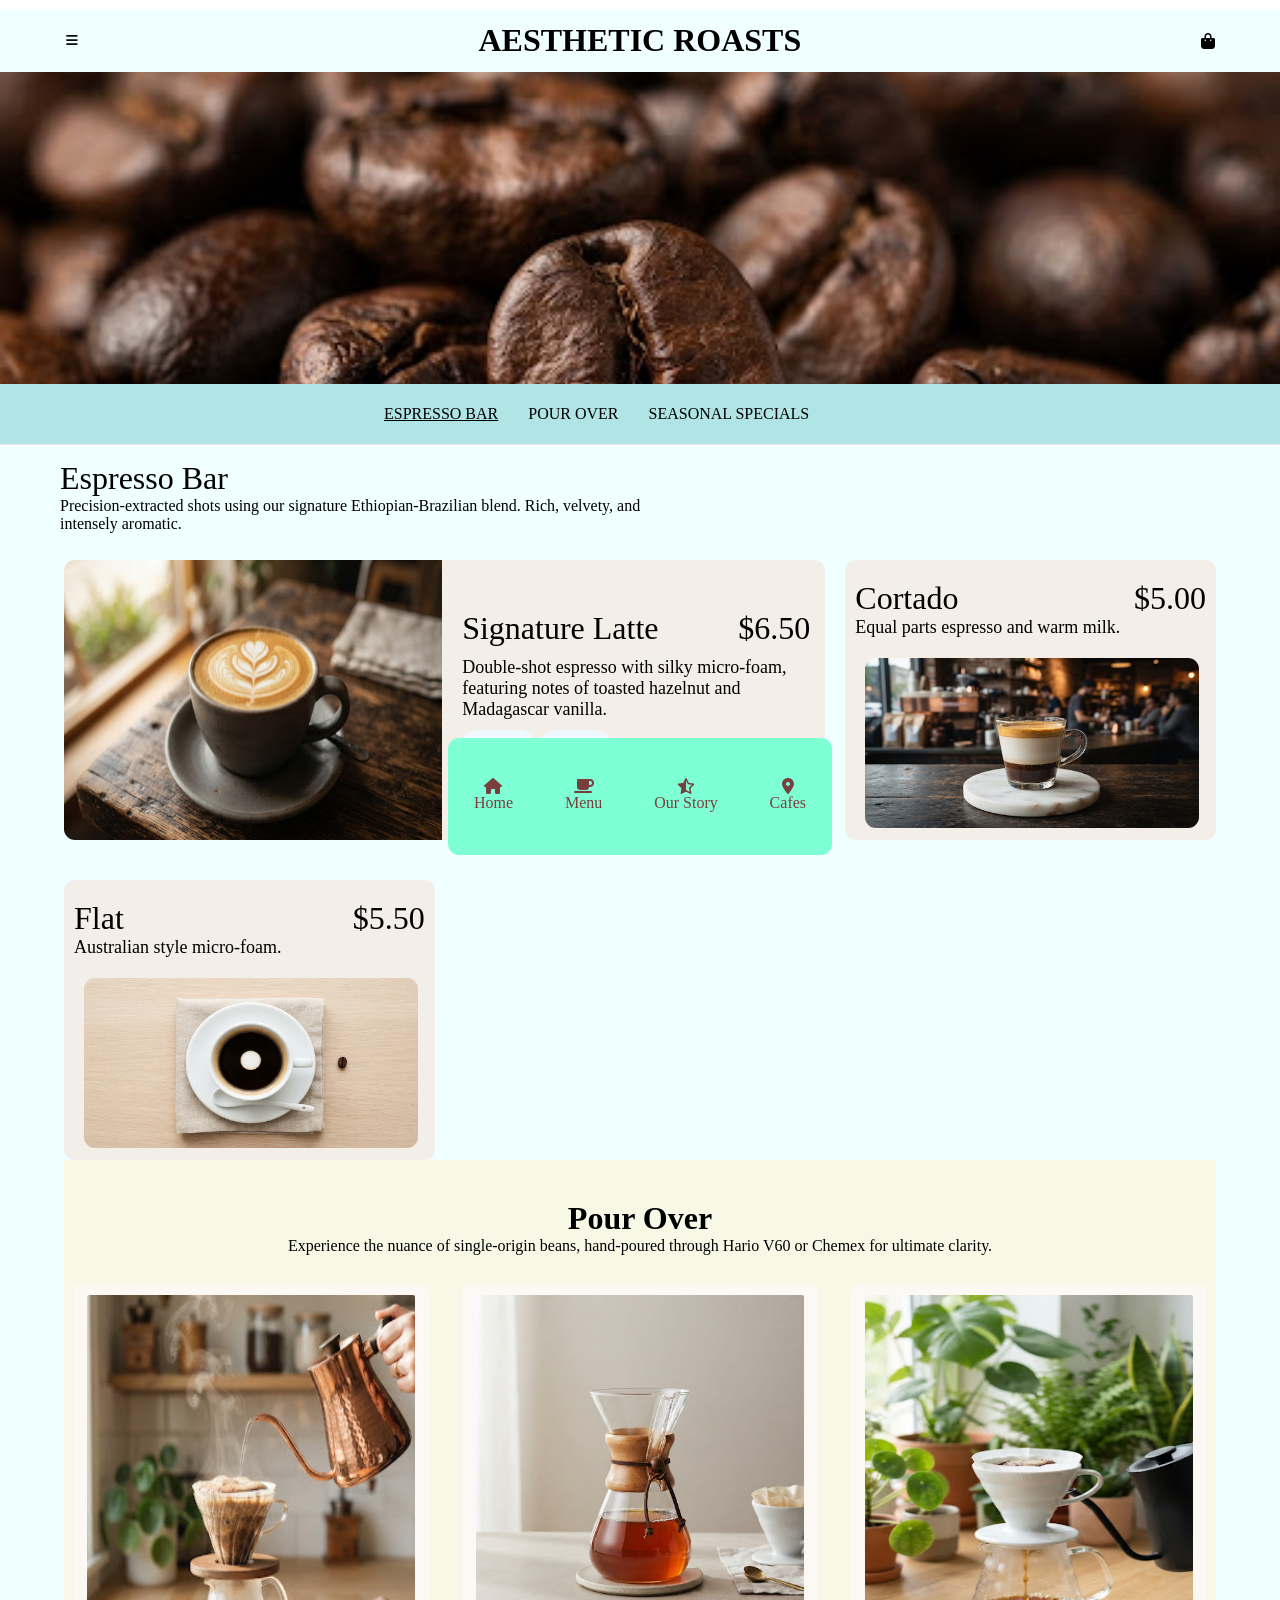
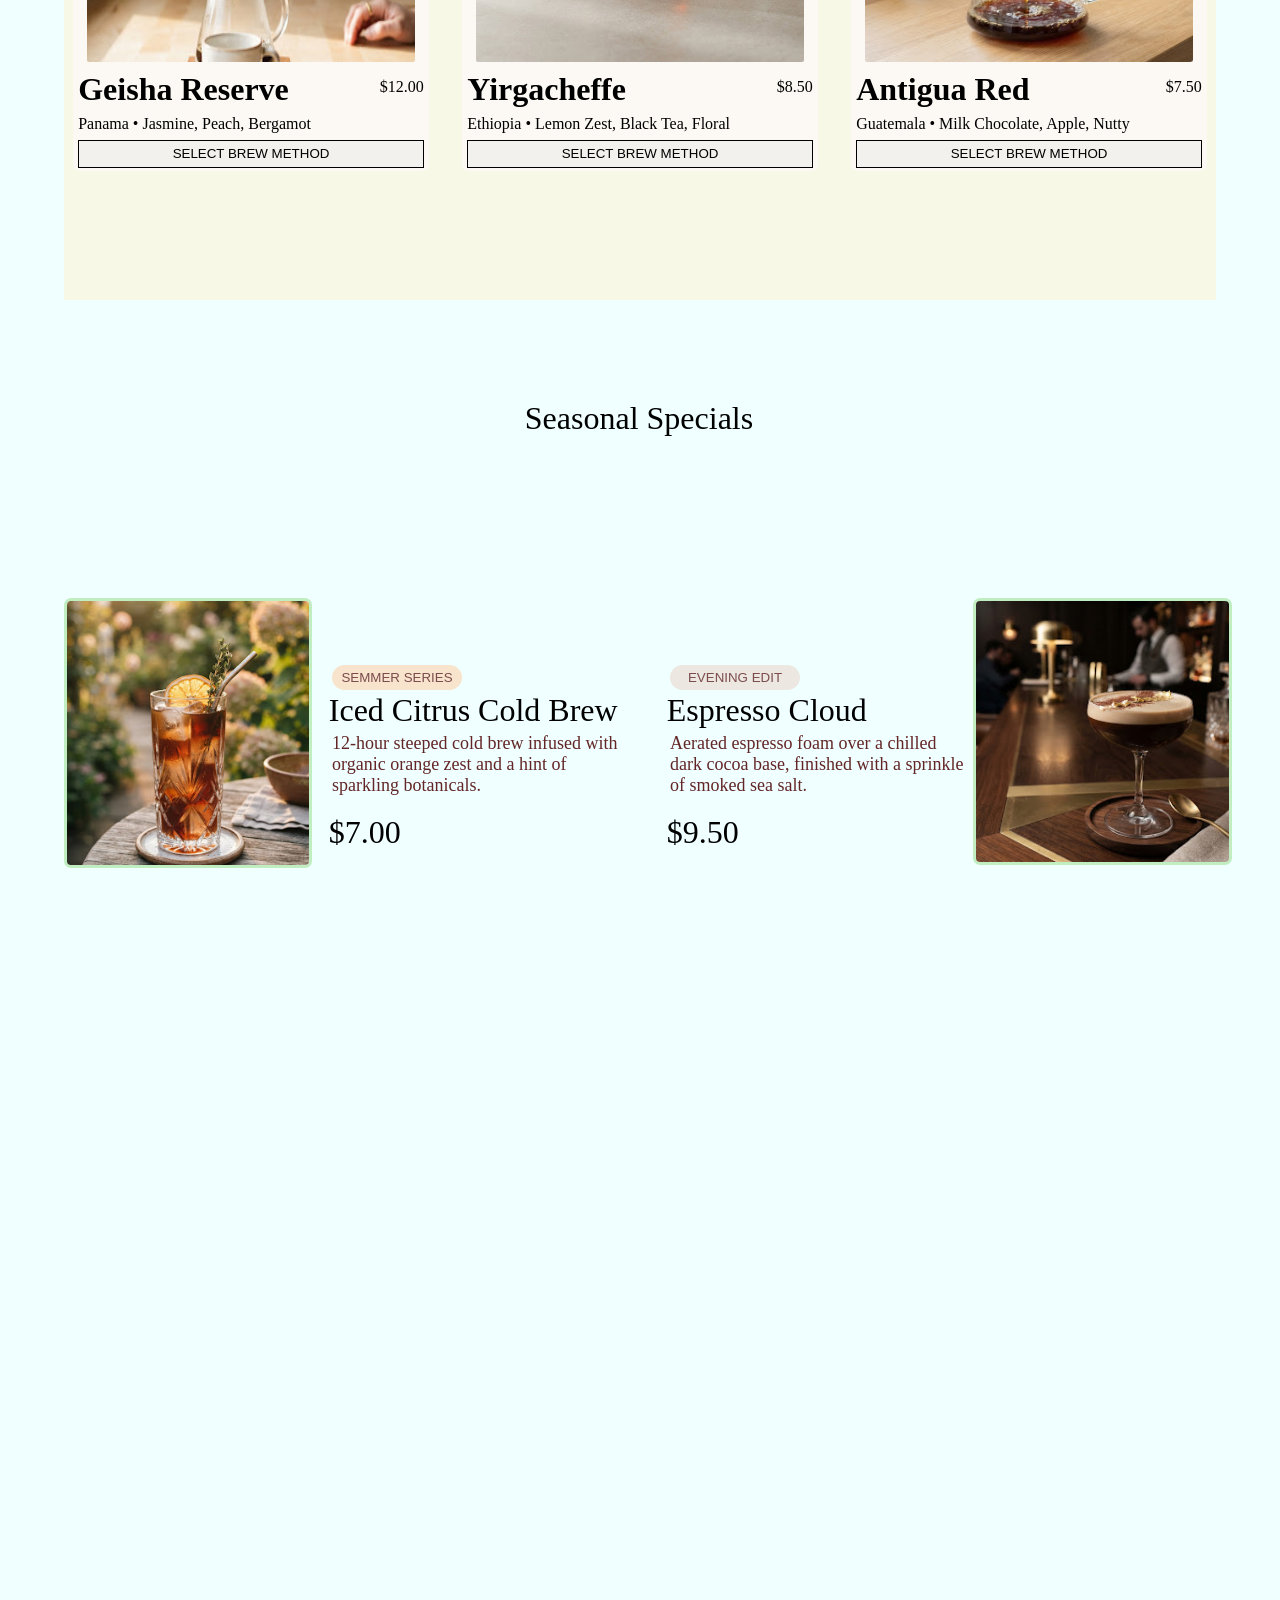
==== menu.html @ 0acbfa36 "first commits" ====
<!DOCTYPE html>
<html lang="en">

<head>
    <meta charset="UTF-8">
    <meta name="viewport" content="width=device-width, initial-scale=1.0">
    <title>menu</title>
    <link rel="shortcut icon" href="./asseats/shorticon.png" type="image/x-icon">
    <link rel="stylesheet" href="./menu.css">
    <link rel="stylesheet" href="https://cdnjs.cloudflare.com/ajax/libs/font-awesome/6.7.2/css/all.min.css">

</head>

<body>
    <header>    


        <p>≡</p>
        <h1>AESTHETIC ROASTS</h1>
        <i class="fa-solid fa-bag-shopping"></i>


    </header>
    <main>
        <div class="back">

        </div>
        <div class="nav">
            <ul>
                <li> <a href="./index.html"><i class="fa-solid fa-house"></i>Home</a></li>
                <li><a href="./menu.html"><i class="fa-solid fa-mug-saucer"></i>Menu</a></li>
                <li><a href="./ourstory.html"><i class="fa-regular fa-star-half-stroke"></i>Our Story</a></li>
                <li><a href="./cafes.html"><i class="fa-solid fa-location-dot"></i>Cafes</a></li>
            </ul>

        </div>

        <div class="menu-img">
            <h1>Menu</h1>
            <hr>
            <p>ARTISANAL BREW & ROASTED</p>
        </div>
        </div>
        <div class="backgra">
            <div class="bar">
                <ul>
                    <li><a href="#">ESPRESSO BAR</a></li>
                    <li>POUR OVER</li>
                    <li>SEASONAL SPECIALS</li>
                </ul>
            </div>
            <div class="espresso">
                <h1>Espresso Bar</h1>
                <p>Precision-extracted shots using our signature Ethiopian-Brazilian blend. Rich, velvety, and intensely
                    aromatic.</p>

            </div>
            <div class="grid-section">
                <div class="grid-a">
                    <div id="coffe-sec">
                        <div class="latte" id="boxer">
                            <div class="img-cofee" id="creamy"><img src="./asseats/coffe.png"></div>
                            <div class="cont-coffe" id="creamy">
                                <span>
                                    <h1>Signature Latte</h1>
                                    <h1>$6.50</h1>

                                </span>
                                <p>Double-shot espresso with silky micro-foam, featuring notes of toasted hazelnut and
                                    Madagascar vanilla.</p>
                                <span id="btn-1"><button>SMOOTH</button>
                                    <button>CREAMY</button></span>
                            </div>
                        </div>
                        <div class="cartado" id="boxer">
                            <div class="car-tado">
                                <span>
                                    <h1>Cortado</h1>
                                    <h1>$5.00</h1>
                                </span>
                                <p>Equal parts espresso and warm milk.</p>
                            </div>
                            <img src="./asseats/cartago.png">
                        </div>

                        <div class="flat" id="boxer">
                            <div class="fla-t">
                                <span>
                                    <h1>Flat</h1>
                                    <h1>$5.50</h1>
                                </span>
                                <p>Australian style micro-foam.</p>
                            </div>
                            <img src="./asseats/flatwhite.png">
                        </div>
                    </div>


                </div>
                <div class="grid-r">
                    <div class="pour">
                        <h1>Pour Over</h1>
                        <p>Experience the nuance of single-origin beans, hand-poured through Hario V60 or Chemex for
                            ultimate clarity.</p>
                    </div>
                    <div class="pour-container">
                        <div class="pour-cord1" id="pourcard">
                            <img src="./asseats/giesa.png">
                            <div class="pour-cont">
                                <span>
                                    <h1>Geisha Reserve</h1>
                                    <p>$12.00</p>
                                </span>
                                <p>Panama • Jasmine, Peach, Bergamot</p>
                                <button>SELECT BREW METHOD</button>

                            </div>
                        </div>
                        <div class="pour-card2" id="pourcard">
                            <img src="./asseats/yimgir.png">
                            <div class="pour-cont">
                                <span>
                                    <h1>Yirgacheffe</h1>
                                    <p>$8.50</p>
                                </span>
                                <p>Ethiopia • Lemon Zest, Black Tea, Floral</p>
                                <button>SELECT BREW METHOD</button>

                            </div>
                        </div>
                        <div class="pour-cord3" id="pourcard">
                            <img src="./asseats/red.png">
                            <div class="pour-cont">
                                <span>
                                    <h1>Antigua Red</h1>
                                    <p>$7.50</p>
                                </span>
                                <p>Guatemala • Milk Chocolate, Apple, Nutty</p>
                                <button>SELECT BREW METHOD</button>

                            </div>
                        </div>


                    </div>

                    <div class="grid-c">
                        <h1>Seasonal Specials</h1>
                        <div id="Specials">
                            <div class="cold">
                                <img src="./asseats/cold.png">
                                <div class="cold-cont">
                                    <button>SEMMER SERIES</button>
                                    <h1>Iced Citrus Cold Brew</h1>
                                    <P>12-hour steeped cold brew infused with organic orange zest and a hint of sparkling botanicals.</P>
                                    <h1 id="frew">$7.00</h1>
                                </div>
                            </div>
                            <div class="cloud">

                                 <div class="cloud-cont">
                                    <button>EVENING EDIT</button>
                                    <h1>Espresso Cloud</h1>
                                    <P>Aerated espresso foam over a chilled dark cocoa base, finished with a sprinkle of smoked sea salt.</P>
                                    <h1 id="brew">$9.50</h1>
                                   
                                </div>
                                 <img src="./asseats/cloud.png">
                            </div>
                    
                        </div>
                    </div>

                </div>

            </div>

        </div>
    </main>

</body>

</html>
---- menu.css ----
* {
    padding: 0;
    margin: 0;

}

body {
    width: 100vw;
    height: auto;
    padding: 0;
    box-sizing: border-box;

}

header {
    height: 7%;
    width: 100%;
    display: flex;
    background-color: azure;
    justify-content: space-around;
    align-items: center;
    position: fixed;
    z-index: 1;
    top: 1%;
}

header p {
    position: relative;
    left: -7%;
    font-size: x-large;
    font-weight: 600;
}

header i {
    position: relative;
    right: -7%;
}

main {
    height: auto;
    width: 100vw;
    position: relative;
}

.back {
    background-image: url(./asseats/menu.png);
    height: 350px;
    width: 100%;
    background-size: cover;
    z-index: -1;
       top: 5%;
    position: fixed;

}

.menu-img {
    position: relative;
    top:15%;
    color: white;
    text-align: center;
}

.menu-img h1 {
    position: absolute;
    top: 7%;
    font-size: xx-large;
    left: 46%;
}

.menu-img hr {
    width: 50px;
    position: absolute;
    top: 9%;
    left: 47%;
}

.menu-img p {
    top: 10%;
    left: 40%;
    position: absolute;
}

.nav {
    background-color: aquamarine;
    width: 30%;
    height: 13%;
    position: fixed;
    z-index: 1;

    border-radius: 11px;
    bottom: 5%;
    left: 35%;


}

.nav ul {
    position: relative;
    top: 30%;
    width: 100%;
    height: 30%;
    list-style: none;
    display: flex;
    /align-items: center;

    justify-content: space-around;



}

.nav ul li a {
    height: 40px;
    display: flex;
    flex-direction: column;
    text-align: center;
    padding: 5px;
    color: rgb(121, 63, 63);
    text-decoration: none;
}

.nav ul li a:hover {
    transform: translateY(-4px);
    color: rgb(24, 1, 1);
}

.nav ul li a:active {
    background-color: black;
    color: white;
    border-radius: 7px;
    cursor: pointer;
}

.backgra {
    width: 100%;
    height: 350vh;
    position: relative;
   / top: 30%;
    background-color: azure;
    margin-top: 30%;

}

.bar {
    height: 60px;
    width: 100%;
    display: flex;
    border-bottom: 1px solid rgb(238, 226, 226);
    position: sticky;
    z-index: 1;
    background-color: rgb(177, 228, 228);
    top: 10%;


}

.bar ul {
    position: relative;
    display: flex;
    align-items: center;
    list-style: none;
    gap: 30px;
    left: 30%;


}

.bar ul li a {
    color: black;
    font-weight: 400;
}

.espresso {
    position: relative;
    height: 100px;
    width: 50%;
    left: 60px;
    gap: 10px;
    padding: 15px 0px 0px 0px;
}

.espresso h1 {
    font-weight: 400;
}

.grid-section {
    height: 200vh;

    text-align: center;
    display: grid;
    grid-template-columns: 1fr;
    grid-template-rows: 1fr 1fr 1fr;
    grid-template-areas: "a"
        "b"
        "c";
}

.grid-a {

    grid-area: a;
    height: 600px;
    width: 90%;
    position: relative;
    left: 5%;


}

#coffe-sec {
    height: 100%;
    width: 100%;
    gap: 20px;
    display: grid;
    grid-template-columns: repeat(3, 1fr);
    grid-template-rows: 1fr;
}

    #boxer {
        width: %;
        height: 280px;

        border-radius: 11px;
        background-color: rgb(243, 238, 232);

    }

    #boxer: :hover {
        border: 1px solid black;

    }

    .latte {

        grid-column: span 2;
        display: grid;
        grid-template-columns: repeat(2, 1fr);
        gap: 5px;

    }

    #creamy img {

        width: 100%;
        height: 100%;
        border-radius: 11px 0px 0px 11px;

    }

    #creamy img:hover {
        transform: scale(0.9);
        cursor: pointer;
    }

    .cont-coffe {
        gap: 20px;
        text-align: start;
        padding: 50px 15px 20px 15px;
    }

    .cont-coffe span {
        display: flex;
        justify-content: space-between;


    }

    .cont-coffe span h1 {
        font-weight: 400;
    }

    .cont-coffe p {
        padding: 10px 0px;
        font-size: large;
    }

    .cont-coffe span button {
        background-color: aliceblue;
        border-radius: 21px;
        padding: 7px;
        border: none;

    }

    #btn-1 {
        display: flex;
        justify-content: start;
        gap: 5PX;
    }

    .cartado {
        text-align: start;


    }

    .car-tado {
        padding: 20px 10px;
    }

    .car-tado span {
        display: flex;
        justify-content: space-between;

    }

    .car-tado span h1 {
        font-weight: 400;
    }

    .car-tado p {
        font-size: large;
    }

    .cartado img {
        border-radius: 11px;
        height: 170px;
        width: 90%;
        margin-left: 20px;

    }

    .cartado img:hover {
        
        transform: scale(1.1);
        cursor: pointer;
    }

    .flat {
        text-align: start;
    }

    .fla-t {
        padding: 20px 10px;
    }

    .fla-t span {
        display: flex;
        justify-content: space-between;
    }

    .fla-t span h1 {
        font-weight: 400;
    }

    .fla-t p {
        font-size: large;
    }

    .flat img {
        border-radius: 11px;
        height: 170px;
        width: 90%;
        margin-left: 20px;
    }

    .flat img:hover {
        transform: scale(0.9);
        cursor: pointer;
    }

.grid-r{        
        position: relative;
        grid-area: b;
        height: 700px;
        left: 5%;
        width: 90%;
        background-color:rgb(248, 248, 231);
        padding:20px 0px;
           }
    .pour{
        padding: 20px 0px;

    }
    .pour-container{
        height: 80%;
        width: 100%;
        display: flex;
        flex-direction: row;
        justify-content:space-around ;
        gap: 15px;
        margin-top: 10px;
        
       

    }
    #pourcard
        {width: 30%;
        height: 85%;
        gap: 6px;
         background-color:rgb(252, 249, 245);
        text-align: center;
        border-radius: 7px;
        padding: 5px;
    
    }
    #pourcard:hover{
        transform: translateY(-4px);
         border: 1px solid rgb(219, 209, 209);
    }

    .pour-cord1 img{
        padding:5px; 
        height:77%;
        width: 95%;
        background-size: cover;
        border-radius: 7px;
    }
    .pour-cont{
        text-align: start;
    }

    .pour-cont span{
        display: flex;
        justify-content: space-between;
    }
    .pour-cont p{
        padding: 7px 0px;
    }
    .pour-cont button{
        width: 100%;
        height: 28px;
        text-align: center;
         background-color: rgb(243, 241, 237);
         border: 1px solid black;
    }  
     .pour-cont button:hover{
        background-color: black;
        color: white;
     }
    
        
    .pour-card2 img{
       padding:5px; 
        height:77%;
        width: 95%;
        background-size: cover;
        border-radius: 7px;
    }
   
    .pour-cord3 img{
        padding:5px; 
        height:77%;
        width: 95%;
        background-size: cover;
        border-radius: 7px;
    }
    



    .grid-c {
        position: relative;
        height: 110vh;
        grid-area: c;
     top: 15%;
        width: 100%;

    }
    .grid-c h1{
        font-weight: 400;
        position: absolute;
        top:5%;
        left: 40%;
    }
    #Specials{
        width: 100%;
        height: 270px;
        position: absolute;
        top: 25%;
        display: flex;
        gap: 20px;
    }
    .cold{
        width: 50%;
        height: 100%;
        display: flex;
        position: relative;

    }
    .cold img{
        border-radius: 7px;
        border: 3px solid rgb(193, 238, 193);
    }
    .cold-cont{
        text-align: start;
        gap: 20px;
        display: flex;
        flex-direction: column;
        justify-content: center;
        padding: 20px;
        position: relative;
    }
    .cold-cont button{
        width: 130px;
        background-color: rgb(248, 228, 204);
        border-radius: 21px;
        border: none;
        padding: 5px;
        color: rgb(124, 76, 76);
        position: absolute;
        top: 25%;
    }
    .cold-cont h1{
        position: absolute;
        top: 35%;
        width: 300px;
        left: 42%;

    }
    .cold-cont p{
        position: absolute;
        font-size: large;
        width: 300px;
        top: 50%;
        color: rgb(99, 38, 38);
    }
    #frew{
        position: absolute;
        top: 80%;
    }
    .cloud{
        width: 50%;
        height: 100%;
        display: flex;
        position: relative;
    }
    .cloud-cont{
        text-align: start;
        gap: 20px;
        display: flex;
        flex-direction: column;
        justify-content: center;
        padding: 20px;
        position: relative;
    }
    .cloud-cont button{
        width: 130px;
        background-color: rgb(236, 231, 225);
        border-radius: 21px;
        border: none;
        padding: 5px;
        color: rgb(124, 76, 76);
        position: absolute;
        top: 25%;
    }
    .cloud-cont h1{
        position: absolute;
        top: 35%;
        width: 300px;
        left: 42%;

    }
    .cloud-cont p{
        position: absolute;
        font-size: large;
        width: 300px;
        top: 50%;
        color: rgb(99, 38, 38);
    }
    #brew{
        position: absolute;
        top: 80%;
    }
    .cloud img{
        position: absolute;
        border-radius: 7px;
        border: 3px solid rgb(193, 238, 193);
        left: 57%;
        height: 97%;
    }
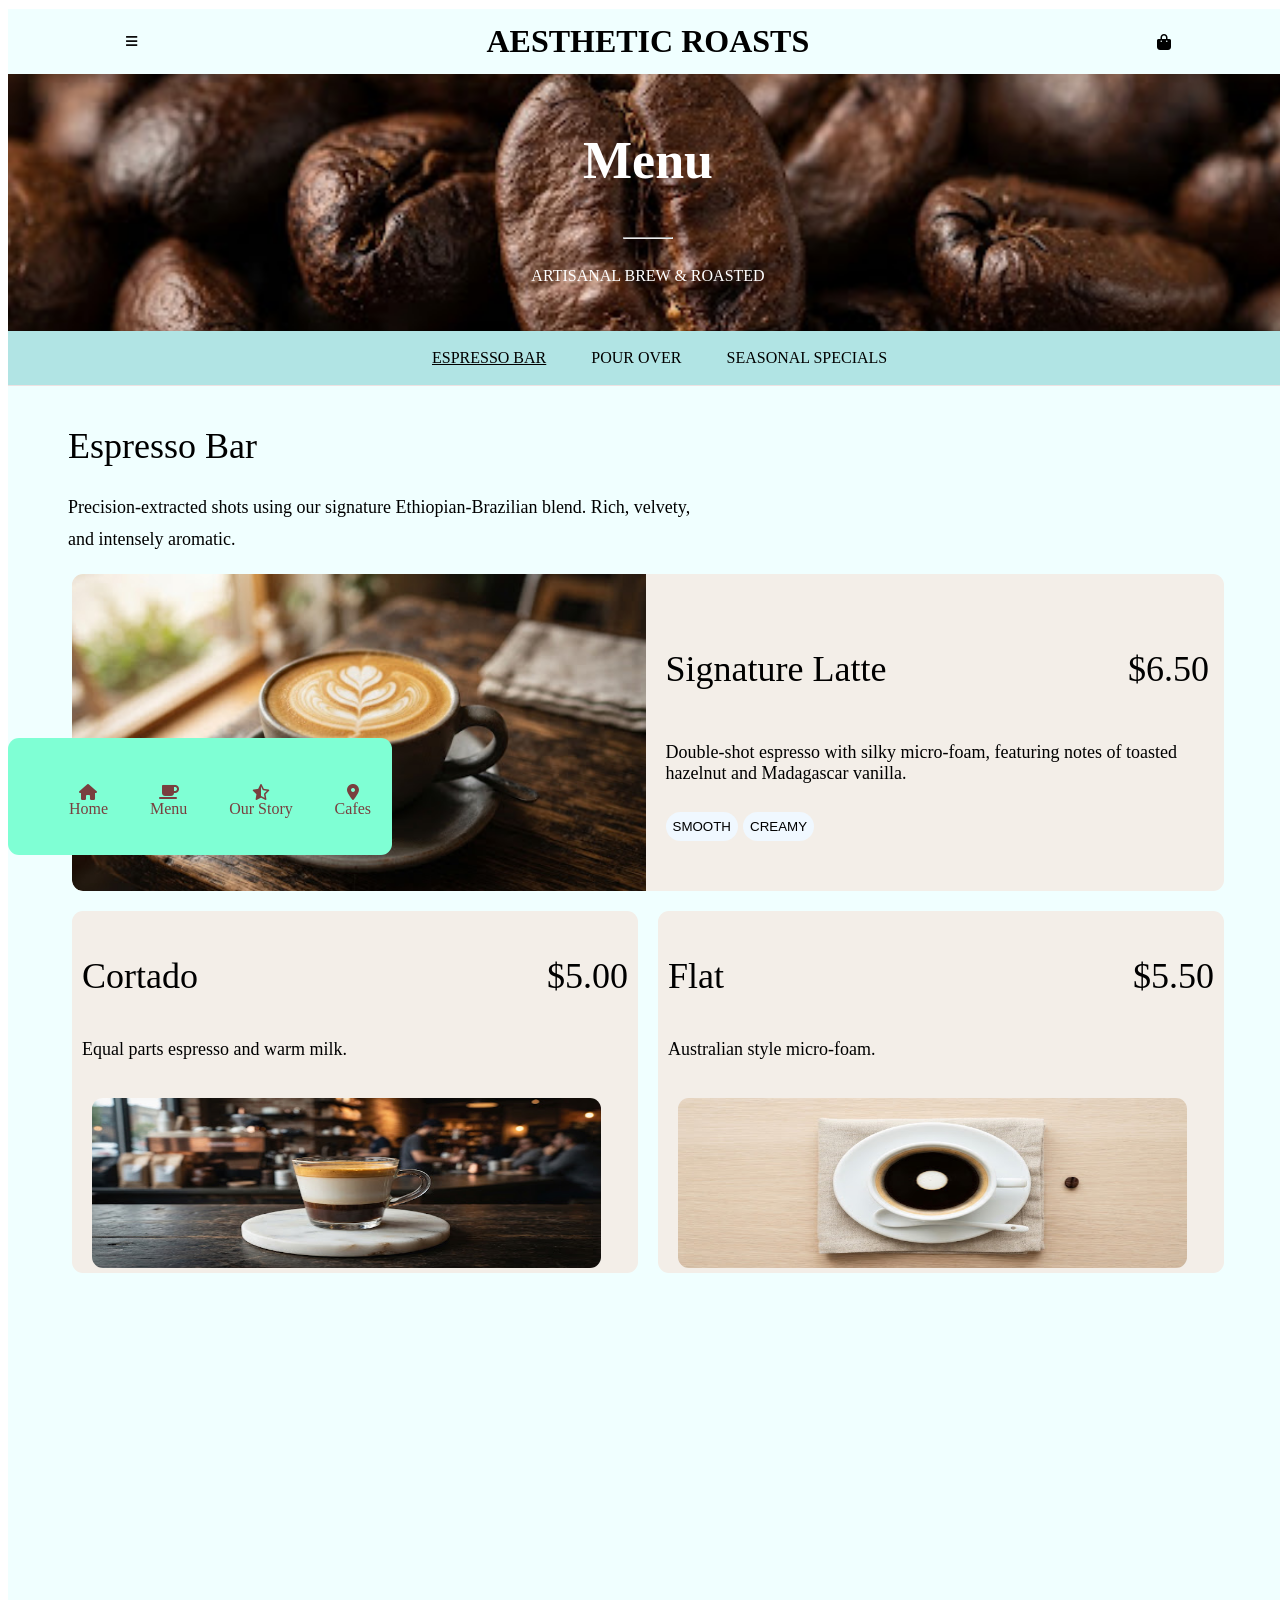
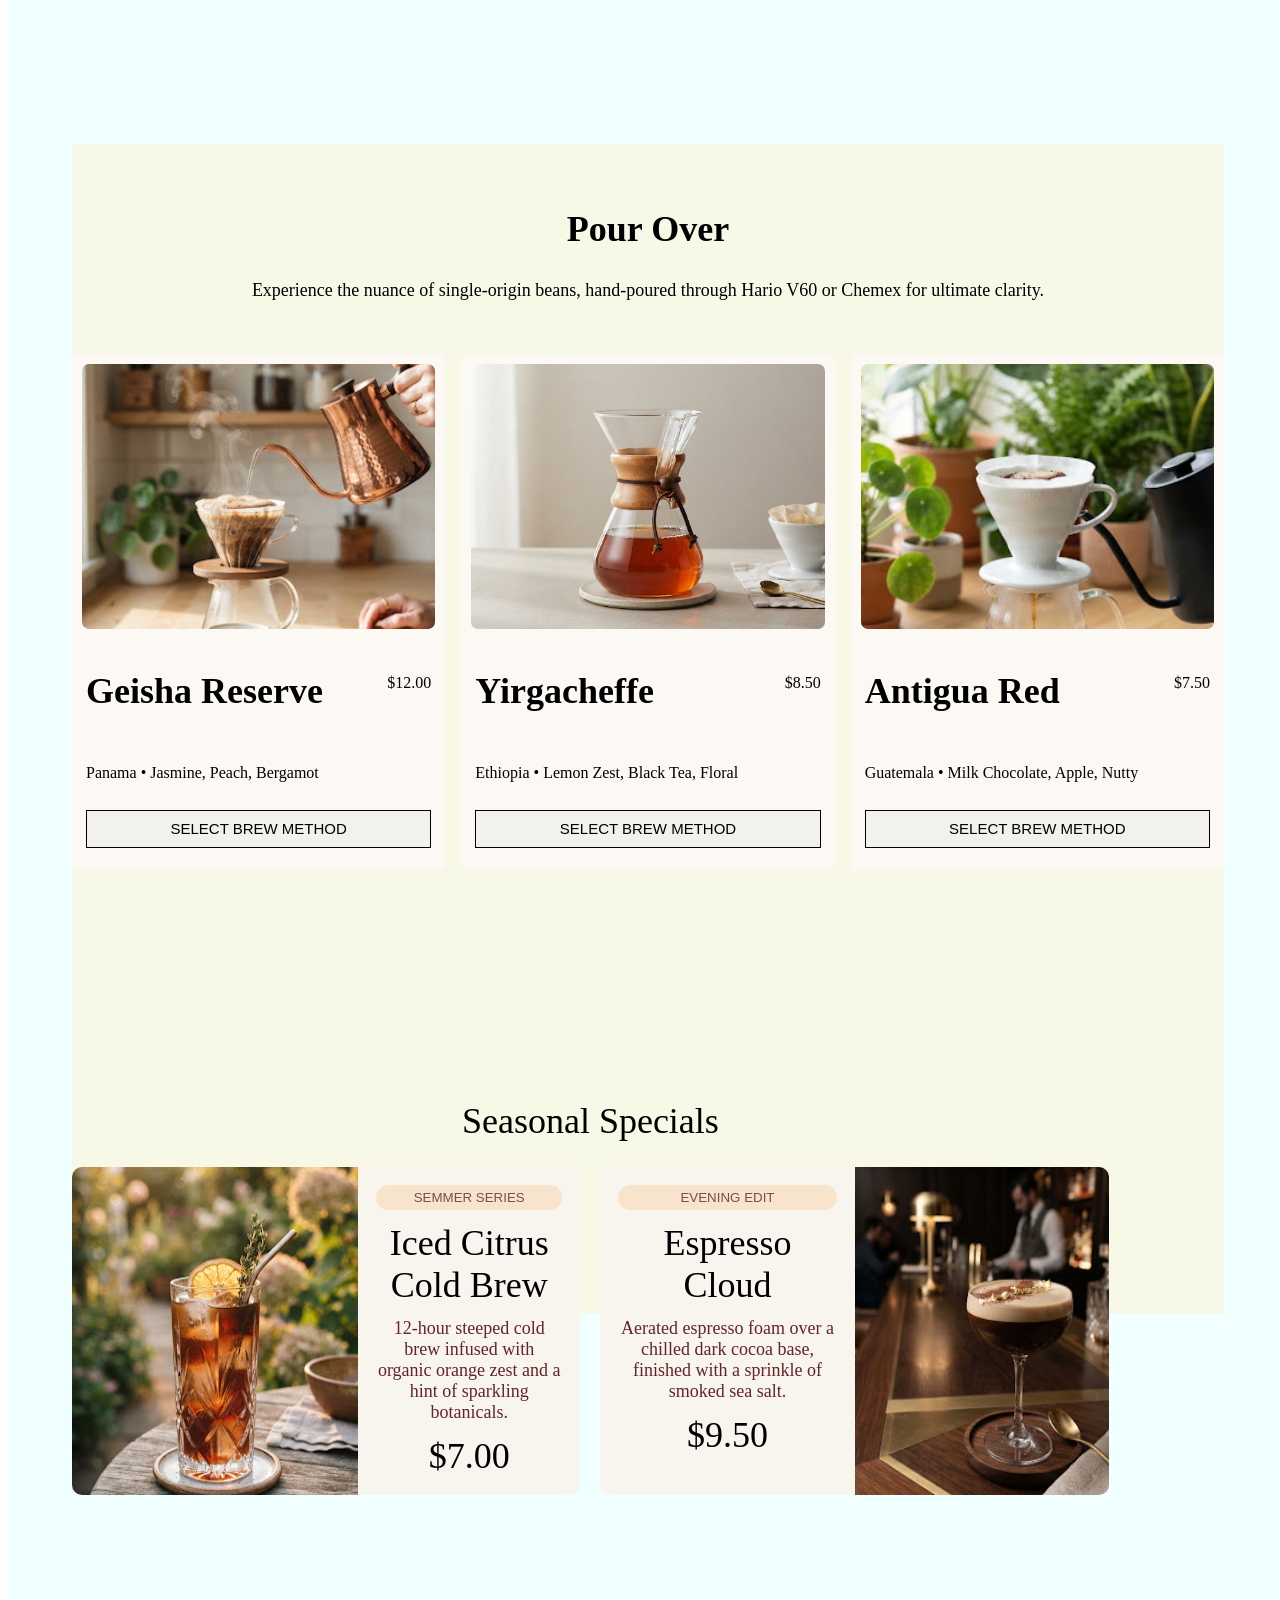
==== commit 5832857a: "update" ====
--- a/menu.html
+++ b/menu.html
@@ -5,14 +5,15 @@
     <meta charset="UTF-8">
     <meta name="viewport" content="width=device-width, initial-scale=1.0">
     <title>menu</title>
+    <link rel="stylesheet" href="./responsive.css">
     <link rel="shortcut icon" href="./asseats/shorticon.png" type="image/x-icon">
-    <link rel="stylesheet" href="./menu.css">
+    /<link rel="stylesheet" href="./menu.css">
     <link rel="stylesheet" href="https://cdnjs.cloudflare.com/ajax/libs/font-awesome/6.7.2/css/all.min.css">
 
 </head>
 
 <body>
-    <header>    
+    <header>
 
 
         <p>≡</p>
@@ -152,22 +153,24 @@
                                 <div class="cold-cont">
                                     <button>SEMMER SERIES</button>
                                     <h1>Iced Citrus Cold Brew</h1>
-                                    <P>12-hour steeped cold brew infused with organic orange zest and a hint of sparkling botanicals.</P>
+                                    <P>12-hour steeped cold brew infused with organic orange zest and a hint of
+                                        sparkling botanicals.</P>
                                     <h1 id="frew">$7.00</h1>
                                 </div>
                             </div>
                             <div class="cloud">
 
-                                 <div class="cloud-cont">
+                                <div class="cloud-cont">
                                     <button>EVENING EDIT</button>
                                     <h1>Espresso Cloud</h1>
-                                    <P>Aerated espresso foam over a chilled dark cocoa base, finished with a sprinkle of smoked sea salt.</P>
+                                    <P>Aerated espresso foam over a chilled dark cocoa base, finished with a sprinkle of
+                                        smoked sea salt.</P>
                                     <h1 id="brew">$9.50</h1>
-                                   
+
                                 </div>
-                                 <img src="./asseats/cloud.png">
+                                <img src="./asseats/cloud.png">
                             </div>
-                    
+
                         </div>
                     </div>
 
--- a/menu.css
+++ b/menu.css
@@ -1,19 +1,27 @@
-* {
-    padding: 0;
-    margin: 0;
-
-}
-
+* ,
+*::before,
+*::after {
+    box-sizing: border-box;
+}
+
+html {
+    scroll-behavior: smooth;
+    scroll-padding-top: 90px;
+}
 body {
-    width: 100vw;
+    width: 100%;
     height: auto;
     padding: 0;
     box-sizing: border-box;
-
-}
+     overflow-x: clip;
+}
+
+
 
 header {
     height: 7%;
+    min-height: 65px;
+    padding: 12px 5%;
     width: 100%;
     display: flex;
     background-color: azure;
@@ -38,7 +46,7 @@
 
 main {
     height: auto;
-    width: 100vw;
+    width: 100%;
     position: relative;
 }
 
@@ -50,10 +58,22 @@
     z-index: -1;
        top: 5%;
     position: fixed;
-
-}
+     background-position: center;
+}
+
+
+    
+
+
 
 .menu-img {
+    min-height: 300px;
+    top: 0;
+    display: flex;
+    flex-direction: column;
+    justify-content: center;
+    align-items: center;
+    padding: 70px 16px 30px;
     position: relative;
     top:15%;
     color: white;
@@ -61,23 +81,26 @@
 }
 
 .menu-img h1 {
-    position: absolute;
+    position: static;
     top: 7%;
-    font-size: xx-large;
+   font-size: clamp(32px, 5vw, 52px);
     left: 46%;
 }
 
 .menu-img hr {
     width: 50px;
-    position: absolute;
+    position: static;
     top: 9%;
+     margin: 12px 0;
     left: 47%;
 }
 
 .menu-img p {
+     max-width: 100%;
+    font-size: clamp(12px, 2vw, 16px);
     top: 10%;
     left: 40%;
-    position: absolute;
+    position: static;
 }
 
 .nav {
@@ -89,19 +112,19 @@
 
     border-radius: 11px;
     bottom: 5%;
-    left: 35%;
+   
 
 
 }
 
 .nav ul {
     position: relative;
-    top: 30%;
+    top: 25%;
     width: 100%;
     height: 30%;
     list-style: none;
     display: flex;
-    /align-items: center;
+    align-items: center;
 
     justify-content: space-around;
 
@@ -110,7 +133,8 @@
 }
 
 .nav ul li a {
-    height: 40px;
+    
+    height: auto;
     display: flex;
     flex-direction: column;
     text-align: center;
@@ -133,16 +157,17 @@
 
 .backgra {
     width: 100%;
-    height: 350vh;
+    height: auto;
     position: relative;
    / top: 30%;
     background-color: azure;
-    margin-top: 30%;
+    font-size: large;
+    padding-bottom: 100;
 
 }
 
 .bar {
-    height: 60px;
+    height: auto;
     width: 100%;
     display: flex;
     border-bottom: 1px solid rgb(238, 226, 226);
@@ -150,6 +175,7 @@
     z-index: 1;
     background-color: rgb(177, 228, 228);
     top: 10%;
+    
 
 
 }
@@ -159,32 +185,45 @@
     display: flex;
     align-items: center;
     list-style: none;
-    gap: 30px;
+      justify-content: center;
+    gap: clamp(16px, 4vw, 45px);
+   font-size: large;
     left: 30%;
 
 
+}
+.bar ul li {
+    white-space: nowrap;
+    font-size: 16px;
 }
 
 .bar ul li a {
     color: black;
     font-weight: 400;
+    ;
 }
 
 .espresso {
     position: relative;
-    height: 100px;
+    height: auto;
     width: 50%;
     left: 60px;
     gap: 10px;
     padding: 15px 0px 0px 0px;
+    font-size: large;
 }
 
 .espresso h1 {
     font-weight: 400;
 }
+.espresso p,
+.pour p {
+    line-height: 1.8;
+    font-size: large;
+}
 
 .grid-section {
-    height: 200vh;
+    height: auto;
 
     text-align: center;
     display: grid;
@@ -198,7 +237,7 @@
 .grid-a {
 
     grid-area: a;
-    height: 600px;
+    height: auto;
     width: 90%;
     position: relative;
     left: 5%;
@@ -207,18 +246,20 @@
 }
 
 #coffe-sec {
-    height: 100%;
+    height: auto;
     width: 100%;
     gap: 20px;
     display: grid;
-    grid-template-columns: repeat(3, 1fr);
-    grid-template-rows: 1fr;
-}
+   grid-template-columns: repeat(2, minmax(0, 1fr));
+    grid-template-rows: auto;
+}
+
+
 
     #boxer {
-        width: %;
-        height: 280px;
-
+      width: 100%;
+    height: auto;
+    overflow: hidden;
         border-radius: 11px;
         background-color: rgb(243, 238, 232);
 
@@ -233,16 +274,22 @@
 
         grid-column: span 2;
         display: grid;
-        grid-template-columns: repeat(2, 1fr);
+       
+    grid-column: 1 / -1;
+    grid-template-columns: minmax(0, 1fr) minmax(0, 1fr);
         gap: 5px;
 
     }
+    
+        
 
     #creamy img {
 
         width: 100%;
         height: 100%;
         border-radius: 11px 0px 0px 11px;
+          min-height: 220px;
+    object-fit: cover;
 
     }
 
@@ -252,6 +299,7 @@
     }
 
     .cont-coffe {
+          
         gap: 20px;
         text-align: start;
         padding: 50px 15px 20px 15px;
@@ -361,7 +409,7 @@
 .grid-r{        
         position: relative;
         grid-area: b;
-        height: 700px;
+        height: 130vh;
         left: 5%;
         width: 90%;
         background-color:rgb(248, 248, 231);
@@ -372,25 +420,33 @@
 
     }
     .pour-container{
-        height: 80%;
-        width: 100%;
-        display: flex;
-        flex-direction: row;
-        justify-content:space-around ;
-        gap: 15px;
+        height: auto;
+        width: 100%;
+        
+       
+        
         margin-top: 10px;
         
+    display: grid;
+    grid-template-columns: repeat(3, minmax(0, 1fr));
+    gap: 16px;
+        
        
 
     }
+    
+    
     #pourcard
-        {width: 30%;
-        height: 85%;
+        {
         gap: 6px;
          background-color:rgb(252, 249, 245);
         text-align: center;
         border-radius: 7px;
-        padding: 5px;
+         
+         width: 100%;
+    height: auto;
+    min-width: 0;
+    padding: 10px;
     
     }
     #pourcard:hover{
@@ -398,15 +454,20 @@
          border: 1px solid rgb(219, 209, 209);
     }
 
-    .pour-cord1 img{
-        padding:5px; 
-        height:77%;
-        width: 95%;
+    .pour-cord1 img,.pour-card2 img,.pour-cord3 img{
+       
+        
         background-size: cover;
         border-radius: 7px;
+         width: 100%;
+    height: auto;
+    aspect-ratio: 4 / 3;
+    padding: 0;
+    object-fit: cover;
     }
     .pour-cont{
         text-align: start;
+         padding: 12px 4px;
     }
 
     .pour-cont span{
@@ -414,14 +475,23 @@
         justify-content: space-between;
     }
     .pour-cont p{
+        font-size: 16px;
+    line-height: 1.7;
+    overflow-wrap: anywhere;
         padding: 7px 0px;
     }
     .pour-cont button{
         width: 100%;
-        height: 28px;
+        
         text-align: center;
          background-color: rgb(243, 241, 237);
          border: 1px solid black;
+          width: 100%;
+    height: auto;
+    min-height: 38px;
+    padding: 8px;
+    font-size: 15px;
+
     }  
      .pour-cont button:hover{
         background-color: black;
@@ -429,142 +499,378 @@
      }
     
         
-    .pour-card2 img{
-       padding:5px; 
-        height:77%;
-        width: 95%;
-        background-size: cover;
-        border-radius: 7px;
-    }
+    
    
-    .pour-cord3 img{
-        padding:5px; 
-        height:77%;
-        width: 95%;
-        background-size: cover;
-        border-radius: 7px;
-    }
     
 
 
 
     .grid-c {
         position: relative;
-        height: 110vh;
+      
         grid-area: c;
-     top: 15%;
-        width: 100%;
+     
+        width: 90%;
+    height: auto;
+    /top: auto;
+    margin-top: 20%;
+    padding-bottom: 10px;
 
     }
     .grid-c h1{
         font-weight: 400;
-        position: absolute;
+       
         top:5%;
-        left: 40%;
+        position: static;
+    text-align: center;
+    margin-bottom: 25px;
+    font-size: clamp(26px, 4vw, 36px);
+        
     }
     #Specials{
-        width: 100%;
-        height: 270px;
-        position: absolute;
-        top: 25%;
-        display: flex;
         gap: 20px;
-    }
-    .cold{
+        position: static;
+    width: 100%;
+    height: auto;
+    display: grid;
+    grid-template-columns: repeat(2, minmax(0, 1fr));
+    
+    }
+    .cold,.cloud{
         width: 50%;
-        height: 100%;
-        display: flex;
         position: relative;
-
-    }
-    .cold img{
+         width: 100%;
+    height: auto;
+    min-width: 0;
+    display: flex;
+    
+    position: static;
+    overflow: hidden;
+    border-radius: 10px;
+    background: #f8f4ee;
+    }
+    .cold img,{
         border-radius: 7px;
         border: 3px solid rgb(193, 238, 193);
+        position: static;
+    width: 50%;
+    height: auto;
+    }
+    .cloud img{
+        position: relative;
+        
+        width: 50%;
+    height: auto;
+    
     }
     .cold-cont{
-        text-align: start;
-        gap: 20px;
-        display: flex;
-        flex-direction: column;
-        justify-content: center;
-        padding: 20px;
+
         position: relative;
-    }
+        min-width: 0;
+    padding: 18px;
+    display: flex;
+    flex-direction: column;
+    align-items: flex-start;
+    gap: 12px;
+    }
+   
     .cold-cont button{
-        width: 130px;
+        width:100%;
+        height: auto;
         background-color: rgb(248, 228, 204);
         border-radius: 21px;
         border: none;
         padding: 5px;
         color: rgb(124, 76, 76);
-        position: absolute;
+        position: static;
         top: 25%;
+        margin: 0;
     }
     .cold-cont h1{
-        position: absolute;
+        position: static;
         top: 35%;
-        width: 300px;
+        width: 100%;
+        height: auto;
+         margin: 0;
         left: 42%;
 
     }
     .cold-cont p{
-        position: absolute;
+        position: static;
         font-size: large;
-        width: 300px;
+        width: 100%;
+        height: auto;
+        margin: 0;
         top: 50%;
         color: rgb(99, 38, 38);
     }
     #frew{
-        position: absolute;
+        position: static;
+        width: 100%;
+        height: auto;
+        margin: 0;
         top: 80%;
     }
-    .cloud{
-        width: 50%;
-        height: 100%;
-        display: flex;
-        position: relative;
-    }
-    .cloud-cont{
-        text-align: start;
-        gap: 20px;
-        display: flex;
-        flex-direction: column;
-        justify-content: center;
-        padding: 20px;
-        position: relative;
+    
+    .cloud-cont{position: relative;
+        min-width: 0;
+    padding: 18px;
+    display: flex;
+    flex-direction: column;
+    align-items: flex-start;
+    gap: 12px;
     }
     .cloud-cont button{
-        width: 130px;
-        background-color: rgb(236, 231, 225);
+         width:100%;
+        height: auto;
+        background-color: rgb(248, 228, 204);
         border-radius: 21px;
         border: none;
         padding: 5px;
         color: rgb(124, 76, 76);
-        position: absolute;
+        position: static;
         top: 25%;
+        margin: 0;
+        color: rgb(124, 76, 76);
+        
+       
     }
     .cloud-cont h1{
-        position: absolute;
+        position: static;
         top: 35%;
-        width: 300px;
+        width: 100%;
+        height: auto;
+         margin: 0;
         left: 42%;
 
+
     }
     .cloud-cont p{
-        position: absolute;
+         position: static;
         font-size: large;
-        width: 300px;
+        width: 100%;
+        height: auto;
+        margin: 0;
         top: 50%;
         color: rgb(99, 38, 38);
     }
     #brew{
-        position: absolute;
+        position: static;
+        width: 100%;
+        height: auto;
+        margin: 0;
         top: 80%;
     }
-    .cloud img{
-        position: absolute;
-        border-radius: 7px;
-        border: 3px solid rgb(193, 238, 193);
-        left: 57%;
-        height: 97%;
-    }+    
+    
+
+
+/* TABLET */
+
+@media (max-width: 900px) {
+    .nav ul{
+        padding: 0;
+        width: 80%;
+    }
+    .grid-section {
+        gap: 30px;
+    }
+
+    .pour-container {
+        grid-template-columns: repeat(2, minmax(0, 1fr));
+    }
+
+    #Specials {
+        grid-template-columns: 1fr;
+    }
+
+    .cold,
+    .cloud {
+        display: grid;
+        grid-template-columns: minmax(0, 1fr) minmax(0, 1fr);
+    }
+
+    .cold img,
+    .cloud img {
+        height: 100%;
+        aspect-ratio: auto;
+    }
+}
+
+/* MOBILE */
+
+@media (max-width: 580px) {
+    header {
+       
+        min-height: 58px;
+       
+          padding: 10px 4%;
+        flex-wrap: wrap;
+        width: 100vw;
+        height: auto;
+        
+    }
+
+    header h1 {
+        font-size: clamp(16px, 4vw, 22px);
+    }
+
+    .menu-img {
+        min-height: 250px;
+        padding-top: 70px;
+    }
+    .bar{
+        width: 100wv;
+    }
+
+    .bar ul {
+        justify-content: flex-center;
+        width: 40%;
+    }
+
+    .espresso {
+        margin-top: 25px;
+    }
+
+    .grid-section {
+        padding: 10px 0;
+        gap: 30px;
+    }
+    
+     
+    .grid-a,
+    .grid-r,
+    .grid-c {
+        width: 92%;
+        height: auto;
+        flex-wrap: wrap;
+        
+    }
+
+    #coffe-sec {
+        grid-template-columns: 1fr;
+        gap: 16px;
+    }
+
+    .latte {
+        grid-column: auto;
+        grid-template-columns: minmax(0, 1fr);
+    }
+
+    #creamy img {
+        min-height: 0;
+        max-height: 260px;
+        aspect-ratio: 16 / 10;
+    }
+
+    .cont-coffe {
+        padding: 16px;
+    }
+
+    .cartado img,
+    .flat img {
+        height: auto;
+        max-height: 230px;
+        aspect-ratio: 16 / 10;
+        margin: 0 12px 12px;
+        width: calc(100% - 24px);
+    }
+
+    .pour-container {
+        height: auto;
+        width: 100%;
+        gap: 18px;
+    }
+
+    #pourcard {
+        display: grid;
+        grid-template-columns: 1fr;
+        grid-template-rows: repeat(3,1fr);
+        grid-template-columns: minmax(0, 0.9fr) minmax(0, 1.1fr);
+        align-items: center;
+        gap: 12px;
+    }
+
+    #pourcard img,
+    .pour-cord1 img,
+    .pour-card2 img,
+    .pour-cord3 img {
+        aspect-ratio: 3 / 4;
+        height: 100%;
+    }
+
+    .pour-cont {
+        padding: 8px 0;
+    }
+
+    #Specials {
+        grid-template-columns: 1fr;
+    }
+
+    .cold,
+    .cloud {
+        display: flex;
+        flex-direction: column;
+    }
+
+    .cold img,
+    .cloud img {
+        width: 100%;
+        aspect-ratio: 16 / 10;
+    }
+
+    .nav{
+        width: 50%;
+        height: 10%;
+
+    }
+    .nav ul{
+        padding: 0;
+        width: 100%;
+    }
+
+    .nav ul li a {
+        font-size: 16px;
+      
+    } 
+}
+
+/* SMALL MOBILE */
+
+@media (max-width: 380px) {
+    .nav {
+        width: 96%;
+    }
+    .bar{
+        width: 90%;
+    }
+    .bar ul{
+        width: 50%;
+    }
+
+    .nav ul {
+        gap: 0;
+    }
+
+    .nav ul li a {
+        font-size: 9px;
+    }
+
+    #pourcard {
+        grid-template-columns: 1fr;
+    }
+
+    #pourcard img,
+    .pour-cord1 img,
+    .pour-card2 img,
+    .pour-cord3 img {
+        aspect-ratio: 16 / 10;
+    }
+
+    .cont-coffe span h1,
+    .car-tado span h1,
+    .fla-t span h1,
+    .pour-cont h1 {
+        font-size: 17px;
+    }
+}
